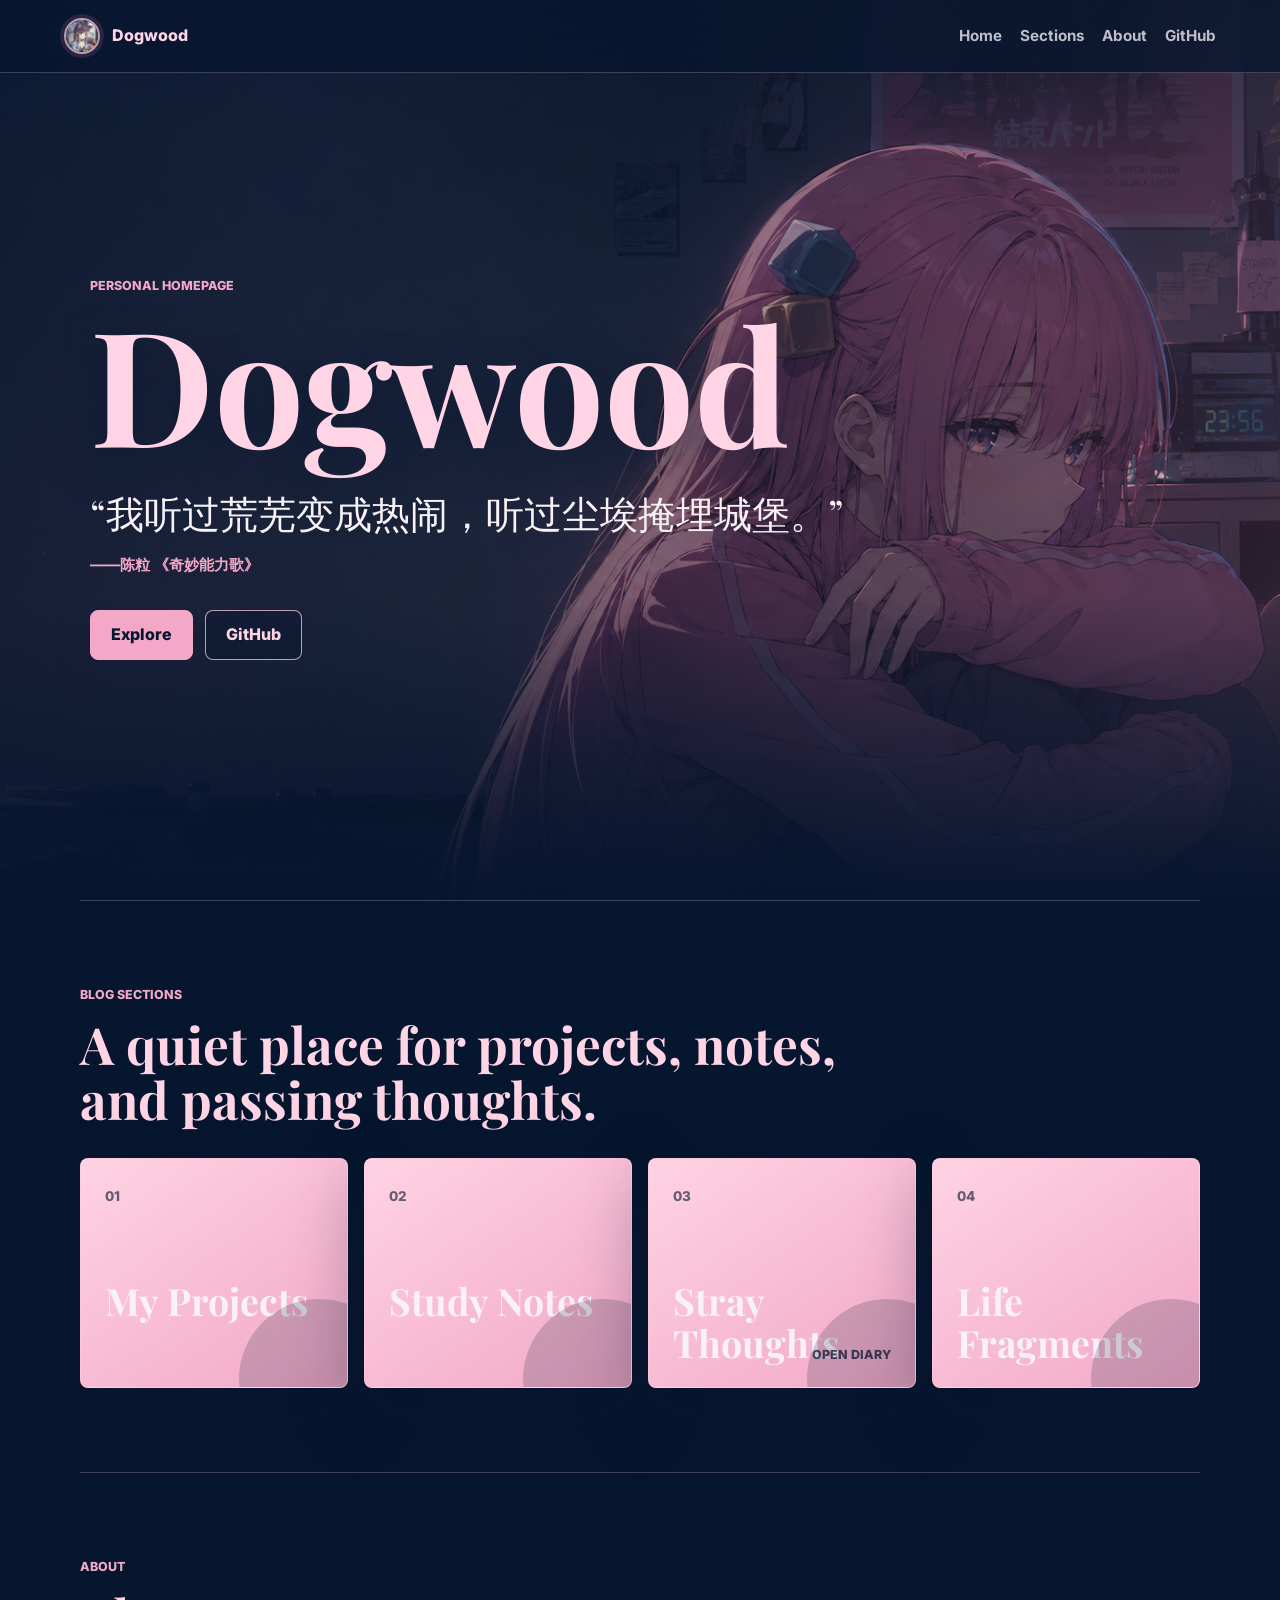
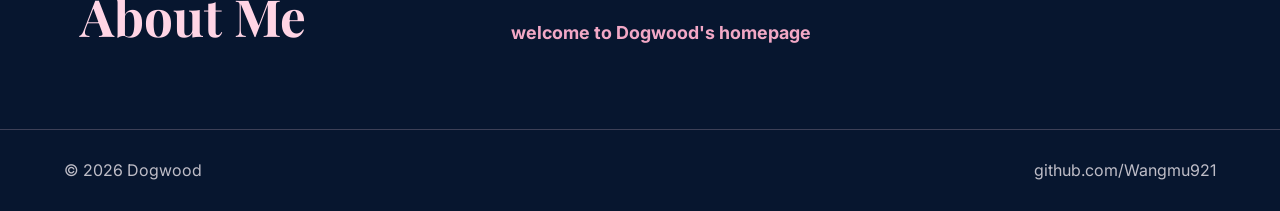
==== index.html @ 4bbe675c "Add stray thoughts diary page" ====
<!DOCTYPE html>
<html lang="en">
<head>
  <meta charset="UTF-8">
  <meta name="viewport" content="width=device-width, initial-scale=1.0">
  <title>Dogwood</title>
  <meta name="description" content="Dogwood's personal homepage and blog entrance.">
  <link rel="preconnect" href="https://fonts.googleapis.com">
  <link rel="preconnect" href="https://fonts.gstatic.com" crossorigin>
  <link href="https://fonts.googleapis.com/css2?family=Playfair+Display:wght@600;700&family=Inter:wght@400;500;700;800&display=swap" rel="stylesheet">
  <link rel="stylesheet" href="styles.css">
</head>
<body>
  <header class="site-header">
    <a class="brand" href="index.html">
      <img class="brand-logo" src="images/logo.jpg" alt="Dogwood logo" width="36" height="36">
      <span>Dogwood</span>
    </a>
    <nav class="nav-links" aria-label="Primary navigation">
      <a href="#home">Home</a>
      <a href="#sections">Sections</a>
      <a href="#about">About</a>
      <a href="https://github.com/Wangmu921" target="_blank" rel="noreferrer">GitHub</a>
    </nav>
  </header>

  <main>
    <section id="home" class="hero">
      <div class="hero-copy">
        <p class="eyebrow">Personal Homepage</p>
        <h1>Dogwood</h1>
        <blockquote>
          “我听过荒芜变成热闹，听过尘埃掩埋城堡。”
          <cite>——陈粒 《奇妙能力歌》</cite>
        </blockquote>
        <div class="hero-actions">
          <a class="button primary" href="#sections">Explore</a>
          <a class="button secondary" href="https://github.com/Wangmu921" target="_blank" rel="noreferrer">GitHub</a>
        </div>
      </div>
    </section>

    <section id="sections" class="section">
      <div class="section-heading">
        <p class="eyebrow">Blog Sections</p>
        <h2>A quiet place for projects, notes, and passing thoughts.</h2>
      </div>
      <div class="section-grid">
        <article class="section-card">
          <span class="card-number">01</span>
          <h3>My Projects</h3>
        </article>
        <article class="section-card">
          <span class="card-number">02</span>
          <h3>Study Notes</h3>
        </article>
        <a class="section-card section-card-link" href="thoughts.html" aria-label="Open Stray Thoughts diary page">
          <span class="card-number">03</span>
          <h3>Stray Thoughts</h3>
          <span class="card-action">Open Diary</span>
        </a>
        <article class="section-card">
          <span class="card-number">04</span>
          <h3>Life Fragments</h3>
        </article>
      </div>
    </section>

    <section id="about" class="section about">
      <div>
        <p class="eyebrow">About</p>
        <h2>About Me</h2>
      </div>
      <p>welcome to Dogwood's homepage</p>
    </section>
  </main>

  <footer class="site-footer">
    <span>© 2026 Dogwood</span>
    <a href="https://github.com/Wangmu921" target="_blank" rel="noreferrer">github.com/Wangmu921</a>
  </footer>
</body>
</html>
---- styles.css ----
:root {
  --navy: #07162f;
  --navy-soft: #10244a;
  --pink: #f2a8c6;
  --pink-bright: #ff6fa8;
  --rose: #ffd5e5;
  --ink: #f8f2f7;
  --muted: rgba(248, 242, 247, 0.76);
  --line: rgba(255, 213, 229, 0.22);
  --shadow: 0 22px 70px rgba(7, 22, 47, 0.36);
}

* {
  box-sizing: border-box;
}

html {
  scroll-behavior: smooth;
}

body {
  margin: 0;
  background: var(--navy);
  color: var(--ink);
  font-family: "Inter", system-ui, -apple-system, BlinkMacSystemFont, "Segoe UI", sans-serif;
  line-height: 1.6;
}

a {
  color: inherit;
  text-decoration: none;
}

.site-header {
  position: fixed;
  top: 0;
  left: 0;
  z-index: 20;
  display: flex;
  align-items: center;
  justify-content: space-between;
  width: 100%;
  gap: 24px;
  padding: 18px clamp(20px, 5vw, 72px);
  background: rgba(7, 22, 47, 0.78);
  border-bottom: 1px solid var(--line);
  backdrop-filter: blur(18px);
}

.brand {
  display: inline-flex;
  align-items: center;
  gap: 12px;
  color: var(--rose);
  font-weight: 800;
}

.brand-logo {
  display: block;
  flex: 0 0 36px;
  width: 36px;
  max-width: 36px;
  height: 36px;
  max-height: 36px;
  object-fit: cover;
  border: 2px solid rgba(255, 213, 229, 0.72);
  border-radius: 50%;
  box-shadow: 0 0 0 4px rgba(255, 111, 168, 0.14);
}

.nav-links {
  display: flex;
  flex-wrap: wrap;
  justify-content: flex-end;
  gap: 18px;
  color: var(--muted);
  font-size: 0.95rem;
  font-weight: 700;
}

.nav-links a:hover {
  color: var(--pink);
}

main {
  overflow: hidden;
}

.hero {
  position: relative;
  display: flex;
  min-height: 100vh;
  align-items: center;
  padding: 120px clamp(20px, 7vw, 96px) 84px;
  background:
    linear-gradient(90deg, rgba(7, 22, 47, 0.88), rgba(7, 22, 47, 0.48) 52%, rgba(242, 168, 198, 0.16)),
    url("images/background.png") center / cover no-repeat;
}

.hero::after {
  position: absolute;
  right: 0;
  bottom: 0;
  left: 0;
  height: 34%;
  content: "";
  background: linear-gradient(180deg, rgba(7, 22, 47, 0), var(--navy));
  pointer-events: none;
}

.hero-copy {
  position: relative;
  z-index: 1;
  width: min(820px, 100%);
}

.eyebrow {
  margin: 0 0 12px;
  color: var(--pink);
  font-size: 0.78rem;
  font-weight: 800;
  letter-spacing: 0;
  text-transform: uppercase;
}

h1,
h2,
h3,
p,
blockquote {
  overflow-wrap: anywhere;
}

h1 {
  margin: 0;
  color: var(--rose);
  font-family: "Playfair Display", Georgia, serif;
  font-size: clamp(4.2rem, 13vw, 10rem);
  line-height: 0.92;
  letter-spacing: 0;
  text-shadow: 0 14px 40px rgba(7, 22, 47, 0.5);
}

h2 {
  max-width: 820px;
  margin: 0;
  color: var(--rose);
  font-family: "Playfair Display", Georgia, serif;
  font-size: clamp(2rem, 4vw, 3.8rem);
  line-height: 1.08;
  letter-spacing: 0;
}

h3 {
  margin: 0;
  color: var(--ink);
  font-family: "Playfair Display", Georgia, serif;
  font-size: clamp(1.65rem, 3vw, 2.35rem);
  line-height: 1.12;
}

blockquote {
  max-width: 760px;
  margin: 30px 0 0;
  color: var(--ink);
  font-family: "Playfair Display", Georgia, serif;
  font-size: clamp(1.35rem, 3vw, 2.35rem);
  line-height: 1.45;
}

cite {
  display: block;
  margin-top: 14px;
  color: var(--pink);
  font-family: "Inter", system-ui, sans-serif;
  font-size: 0.96rem;
  font-style: normal;
  font-weight: 700;
}

.hero-actions {
  display: flex;
  flex-wrap: wrap;
  gap: 12px;
  margin-top: 34px;
}

.button {
  display: inline-flex;
  align-items: center;
  justify-content: center;
  min-height: 46px;
  padding: 11px 20px;
  border: 1px solid rgba(255, 213, 229, 0.72);
  border-radius: 8px;
  font-weight: 800;
}

.button.primary {
  color: var(--navy);
  background: var(--pink);
  border-color: var(--pink);
}

.button.secondary {
  color: var(--rose);
  background: rgba(7, 22, 47, 0.34);
}

.button:hover,
.section-card-link:hover {
  transform: translateY(-2px);
}

.section {
  width: min(1120px, calc(100% - 40px));
  margin: 0 auto;
  padding: 84px 0;
  border-top: 1px solid var(--line);
}

.section-heading {
  margin-bottom: 30px;
}

.section-grid {
  display: grid;
  grid-template-columns: repeat(4, minmax(0, 1fr));
  gap: 16px;
}

.section-card {
  position: relative;
  display: block;
  min-height: 230px;
  overflow: hidden;
  padding: 24px;
  background:
    linear-gradient(145deg, rgba(255, 213, 229, 0.95), rgba(242, 168, 198, 0.82)),
    var(--pink);
  border: 1px solid rgba(255, 213, 229, 0.62);
  border-radius: 8px;
  box-shadow: var(--shadow);
  transition: transform 160ms ease, border-color 160ms ease;
}

.section-card::after {
  position: absolute;
  right: -52px;
  bottom: -72px;
  width: 160px;
  height: 160px;
  content: "";
  background: rgba(7, 22, 47, 0.18);
  border-radius: 50%;
}

.section-card-link {
  cursor: pointer;
}

.section-card-link:hover {
  border-color: rgba(255, 255, 255, 0.9);
}

.card-number {
  display: inline-flex;
  margin-bottom: 72px;
  color: rgba(7, 22, 47, 0.62);
  font-size: 0.84rem;
  font-weight: 800;
}

.card-action {
  position: absolute;
  right: 24px;
  bottom: 22px;
  z-index: 1;
  color: rgba(7, 22, 47, 0.74);
  font-size: 0.78rem;
  font-weight: 800;
  text-transform: uppercase;
}

.about {
  display: grid;
  grid-template-columns: 0.58fr 1fr;
  gap: 32px;
  align-items: end;
}

.about p:last-child {
  margin: 0;
  color: var(--pink);
  font-size: clamp(1rem, 1.4vw, 1.2rem);
  font-weight: 700;
  line-height: 1.25;
  white-space: nowrap;
}

.site-footer {
  display: flex;
  justify-content: space-between;
  gap: 18px;
  padding: 28px clamp(20px, 5vw, 72px);
  color: var(--muted);
  border-top: 1px solid var(--line);
}

.site-footer a:hover {
  color: var(--pink);
}

.subpage {
  width: min(980px, calc(100% - 40px));
  margin: 0 auto;
  padding-top: 120px;
}

.diary-hero {
  padding: 72px 0 48px;
}

.diary-hero h1 {
  font-size: clamp(3.2rem, 9vw, 7rem);
}

.page-intro {
  max-width: 680px;
  margin: 24px 0 0;
  color: var(--muted);
  font-size: 1.05rem;
}

.diary-list {
  padding: 28px 0 96px;
}

.diary-entry {
  padding: 28px;
  background: rgba(255, 213, 229, 0.1);
  border: 1px solid var(--line);
  border-radius: 8px;
}

.diary-entry h2 {
  font-size: clamp(1.8rem, 4vw, 3rem);
}

.entry-date {
  margin: 0 0 12px;
  color: var(--pink);
  font-size: 0.84rem;
  font-weight: 800;
  text-transform: uppercase;
}

.placeholder-entry p:last-child {
  max-width: 560px;
  color: var(--muted);
}

@media (max-width: 920px) {
  .section-grid {
    grid-template-columns: repeat(2, minmax(0, 1fr));
  }
}

@media (max-width: 680px) {
  .site-header,
  .site-footer {
    align-items: flex-start;
    flex-direction: column;
  }

  .nav-links {
    justify-content: flex-start;
  }

  .hero {
    min-height: 92vh;
    padding-top: 150px;
  }

  .section-grid,
  .about {
    grid-template-columns: 1fr;
  }

  .section-card {
    min-height: 160px;
  }

  .card-number {
    margin-bottom: 42px;
  }

  .about p:last-child {
    white-space: normal;
  }
}
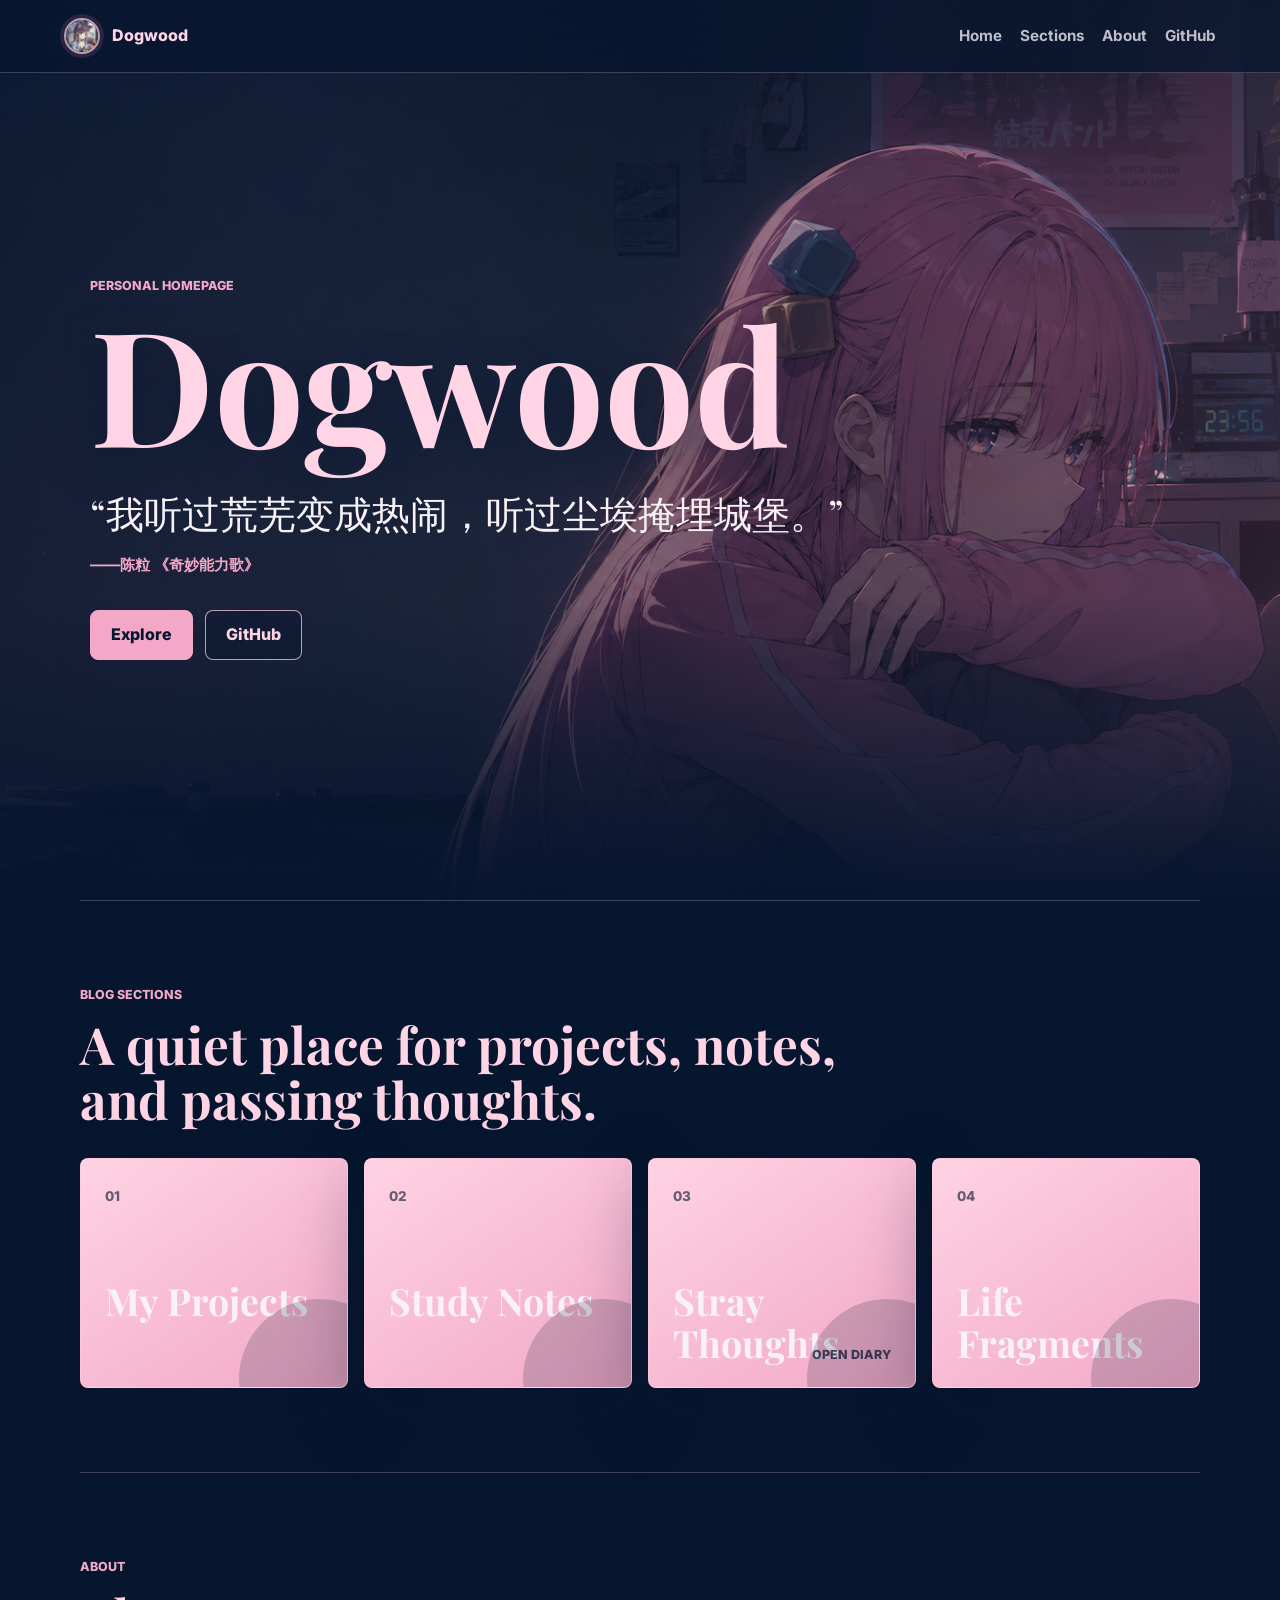
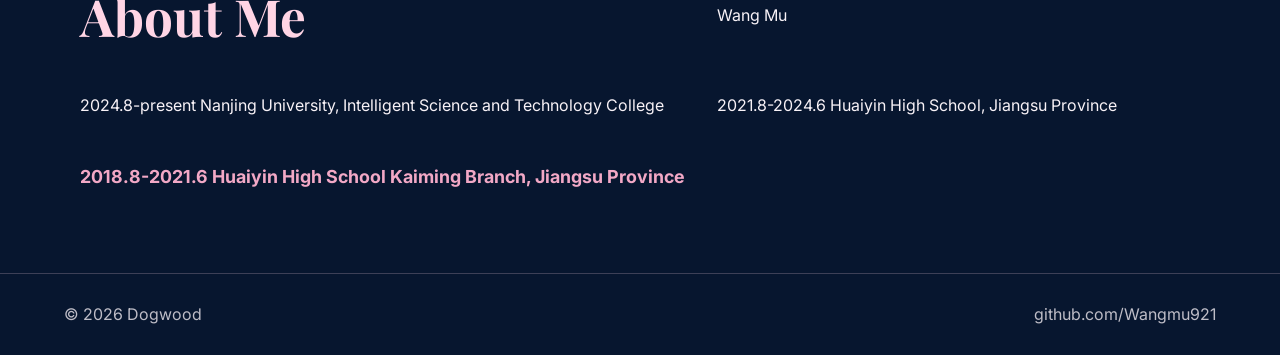
==== commit 339cd7af: "add about me" ====
--- a/index.html
+++ b/index.html
@@ -71,7 +71,10 @@
         <p class="eyebrow">About</p>
         <h2>About Me</h2>
       </div>
-      <p>welcome to Dogwood's homepage</p>
+      <p>Wang Mu</p>
+      <p>2024.8-present  Nanjing University, Intelligent Science and Technology College</p>
+      <p>2021.8-2024.6  Huaiyin High School, Jiangsu Province</p>
+      <p>2018.8-2021.6  Huaiyin High School Kaiming Branch, Jiangsu Province</p>
     </section>
   </main>
 
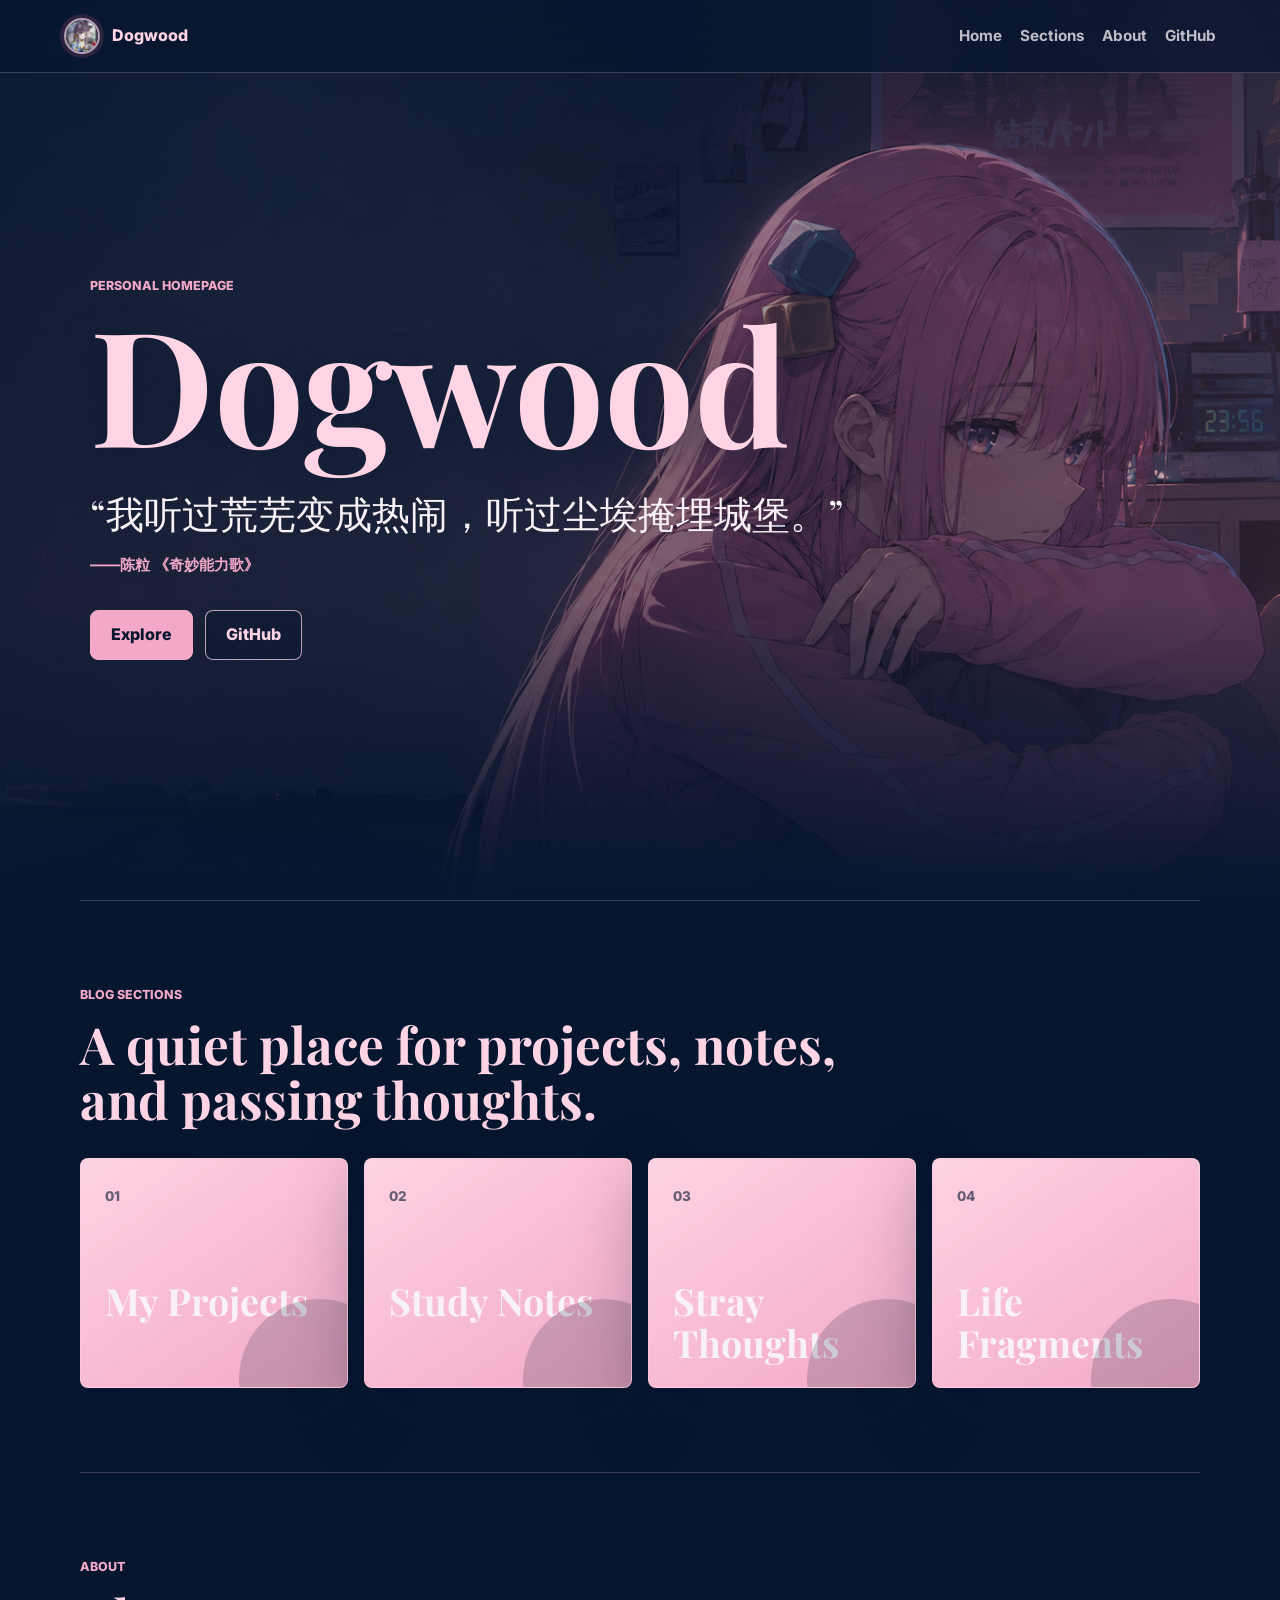
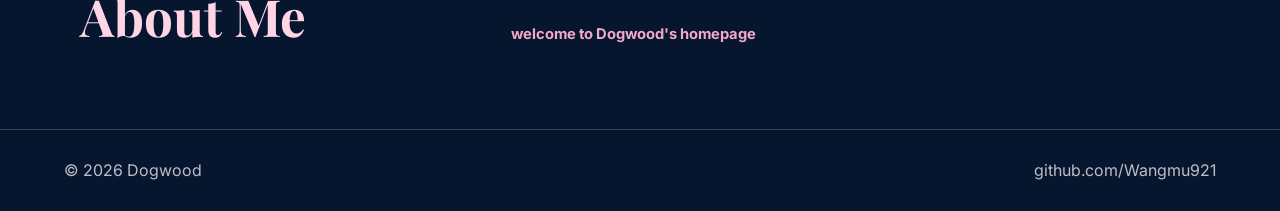
==== commit 108b5723: "Update diary section" ====
--- a/index.html
+++ b/index.html
@@ -57,7 +57,6 @@
         <a class="section-card section-card-link" href="thoughts.html" aria-label="Open Stray Thoughts diary page">
           <span class="card-number">03</span>
           <h3>Stray Thoughts</h3>
-          <span class="card-action">Open Diary</span>
         </a>
         <article class="section-card">
           <span class="card-number">04</span>
@@ -71,10 +70,7 @@
         <p class="eyebrow">About</p>
         <h2>About Me</h2>
       </div>
-      <p>Wang Mu</p>
-      <p>2024.8-present  Nanjing University, Intelligent Science and Technology College</p>
-      <p>2021.8-2024.6  Huaiyin High School, Jiangsu Province</p>
-      <p>2018.8-2021.6  Huaiyin High School Kaiming Branch, Jiangsu Province</p>
+      <p>welcome to Dogwood's homepage</p>
     </section>
   </main>
 
--- a/styles.css
+++ b/styles.css
@@ -292,9 +292,9 @@
 .about p:last-child {
   margin: 0;
   color: var(--pink);
-  font-size: clamp(1rem, 1.4vw, 1.2rem);
+  font-size: clamp(0.92rem, 1.1vw, 1.05rem);
   font-weight: 700;
-  line-height: 1.25;
+  line-height: 1.35;
   white-space: nowrap;
 }
 
@@ -312,52 +312,52 @@
 }
 
 .subpage {
-  width: min(980px, calc(100% - 40px));
+  width: min(1120px, calc(100% - 40px));
   margin: 0 auto;
   padding-top: 120px;
 }
 
-.diary-hero {
-  padding: 72px 0 48px;
-}
-
-.diary-hero h1 {
-  font-size: clamp(3.2rem, 9vw, 7rem);
-}
-
-.page-intro {
-  max-width: 680px;
-  margin: 24px 0 0;
+.diary-page {
+  display: grid;
+  grid-template-columns: minmax(260px, 0.42fr) 1fr;
+  gap: clamp(28px, 7vw, 96px);
+  min-height: calc(100vh - 120px);
+  padding: 64px 0 96px;
+  align-items: start;
+}
+
+.diary-heading {
+  position: sticky;
+  top: 112px;
+  justify-self: start;
+  text-align: left;
+}
+
+.diary-heading h1 {
+  max-width: 360px;
+  font-size: clamp(3rem, 7vw, 5.6rem);
+}
+
+.diary-links {
+  display: flex;
+  flex-direction: column;
+  align-items: flex-start;
+  gap: 14px;
+  padding-top: 18px;
+}
+
+.diary-links a {
+  display: inline-flex;
   color: var(--muted);
-  font-size: 1.05rem;
-}
-
-.diary-list {
-  padding: 28px 0 96px;
-}
-
-.diary-entry {
-  padding: 28px;
-  background: rgba(255, 213, 229, 0.1);
-  border: 1px solid var(--line);
-  border-radius: 8px;
-}
-
-.diary-entry h2 {
-  font-size: clamp(1.8rem, 4vw, 3rem);
-}
-
-.entry-date {
-  margin: 0 0 12px;
-  color: var(--pink);
-  font-size: 0.84rem;
-  font-weight: 800;
-  text-transform: uppercase;
-}
-
-.placeholder-entry p:last-child {
-  max-width: 560px;
-  color: var(--muted);
+  font-size: 0.96rem;
+  font-weight: 700;
+  text-decoration: underline;
+  text-decoration-color: rgba(242, 168, 198, 0.5);
+  text-underline-offset: 5px;
+}
+
+.diary-links a:hover {
+  color: var(--pink);
 }
 
 @media (max-width: 920px) {
@@ -383,8 +383,13 @@
   }
 
   .section-grid,
-  .about {
+  .about,
+  .diary-page {
     grid-template-columns: 1fr;
+  }
+
+  .diary-heading {
+    position: static;
   }
 
   .section-card {
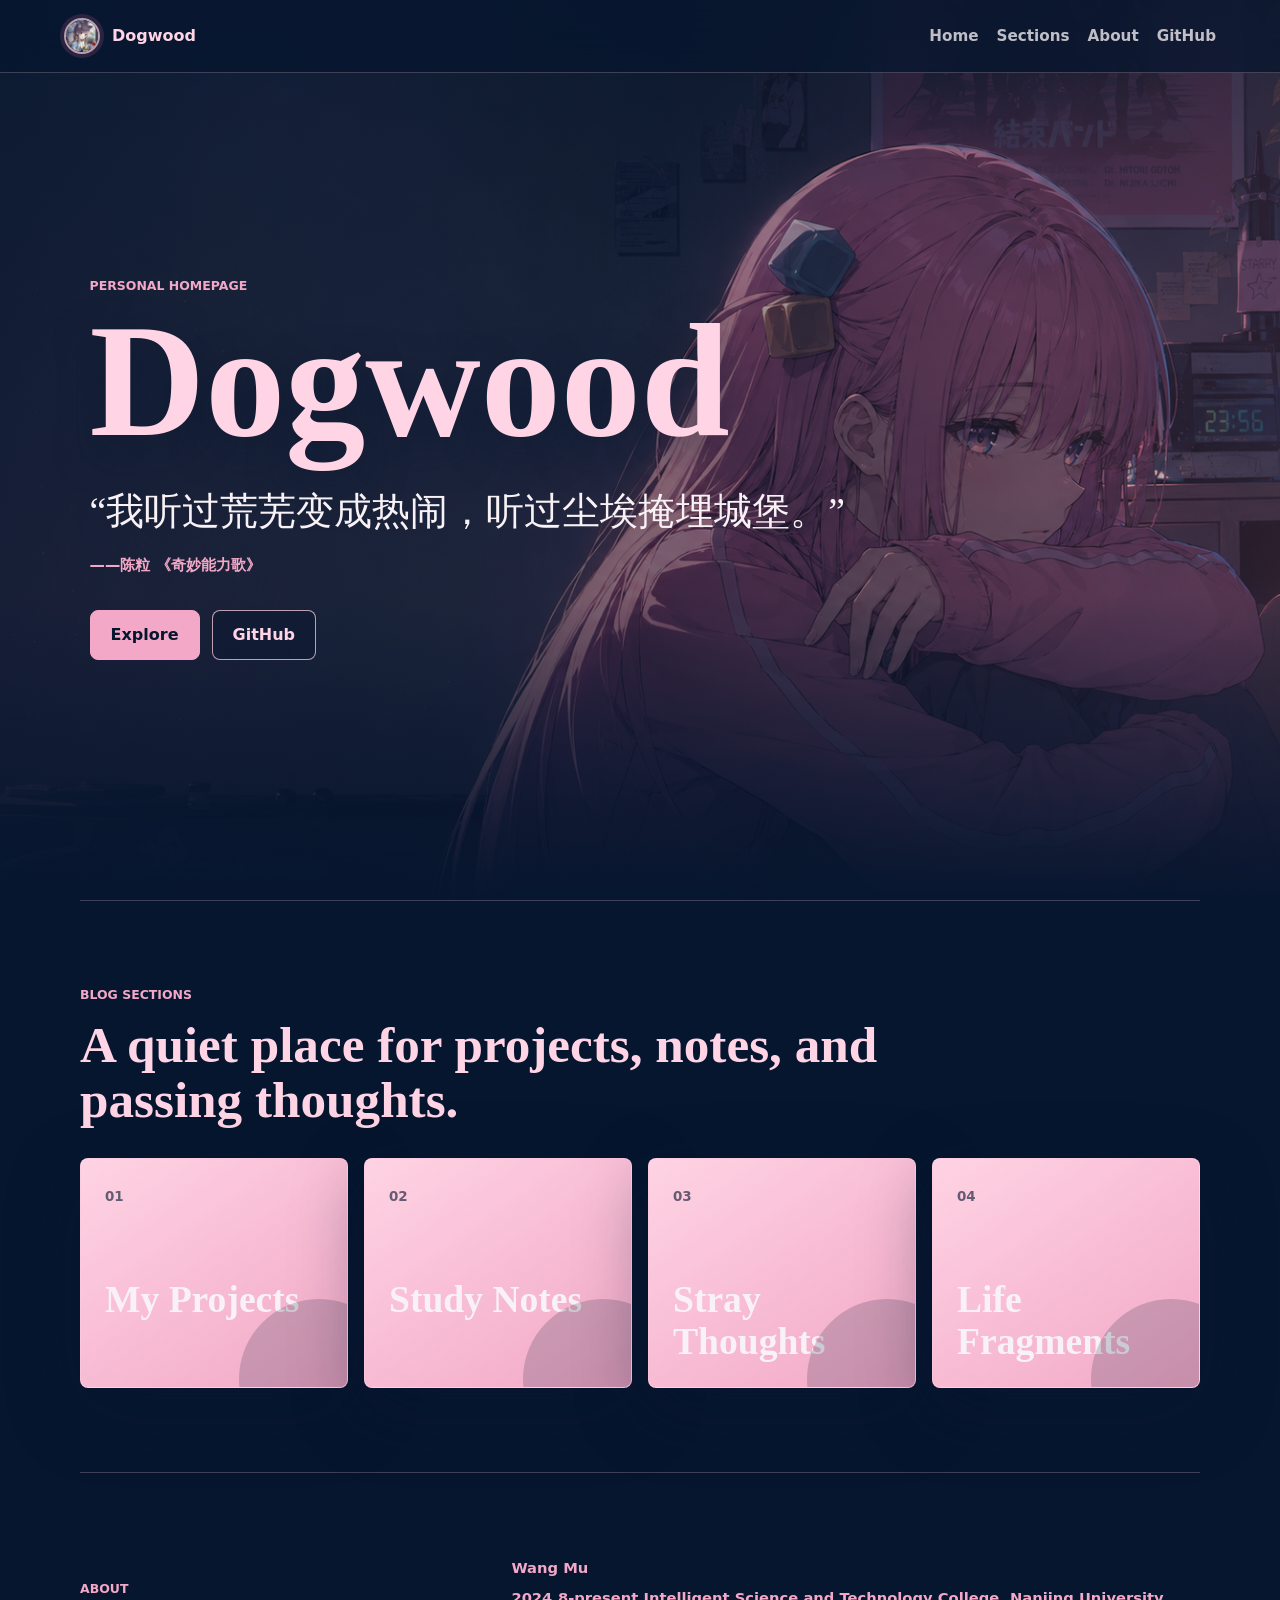
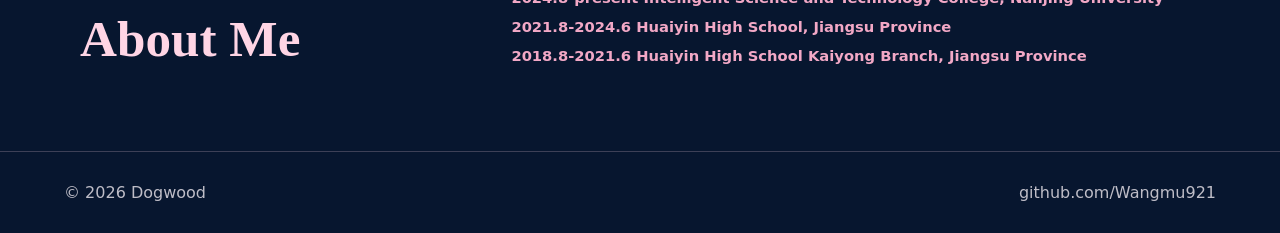
==== commit 92de184a: "Update about and diary layout" ====
--- a/index.html
+++ b/index.html
@@ -5,9 +5,6 @@
   <meta name="viewport" content="width=device-width, initial-scale=1.0">
   <title>Dogwood</title>
   <meta name="description" content="Dogwood's personal homepage and blog entrance.">
-  <link rel="preconnect" href="https://fonts.googleapis.com">
-  <link rel="preconnect" href="https://fonts.gstatic.com" crossorigin>
-  <link href="https://fonts.googleapis.com/css2?family=Playfair+Display:wght@600;700&family=Inter:wght@400;500;700;800&display=swap" rel="stylesheet">
   <link rel="stylesheet" href="styles.css">
 </head>
 <body>
@@ -70,7 +67,12 @@
         <p class="eyebrow">About</p>
         <h2>About Me</h2>
       </div>
-      <p>welcome to Dogwood's homepage</p>
+      <div class="about-lines">
+        <p>Wang Mu</p>
+        <p>2024.8-present Intelligent Science and Technology College, Nanjing University</p>
+        <p>2021.8-2024.6 Huaiyin High School, Jiangsu Province</p>
+        <p>2018.8-2021.6 Huaiyin High School Kaiyong Branch, Jiangsu Province</p>
+      </div>
     </section>
   </main>
 
--- a/styles.css
+++ b/styles.css
@@ -22,7 +22,7 @@
   margin: 0;
   background: var(--navy);
   color: var(--ink);
-  font-family: "Inter", system-ui, -apple-system, BlinkMacSystemFont, "Segoe UI", sans-serif;
+  font-family: system-ui, -apple-system, BlinkMacSystemFont, "Segoe UI", sans-serif;
   line-height: 1.6;
 }
 
@@ -134,7 +134,7 @@
 h1 {
   margin: 0;
   color: var(--rose);
-  font-family: "Playfair Display", Georgia, serif;
+  font-family: Georgia, "Times New Roman", serif;
   font-size: clamp(4.2rem, 13vw, 10rem);
   line-height: 0.92;
   letter-spacing: 0;
@@ -145,7 +145,7 @@
   max-width: 820px;
   margin: 0;
   color: var(--rose);
-  font-family: "Playfair Display", Georgia, serif;
+  font-family: Georgia, "Times New Roman", serif;
   font-size: clamp(2rem, 4vw, 3.8rem);
   line-height: 1.08;
   letter-spacing: 0;
@@ -154,7 +154,7 @@
 h3 {
   margin: 0;
   color: var(--ink);
-  font-family: "Playfair Display", Georgia, serif;
+  font-family: Georgia, "Times New Roman", serif;
   font-size: clamp(1.65rem, 3vw, 2.35rem);
   line-height: 1.12;
 }
@@ -163,7 +163,7 @@
   max-width: 760px;
   margin: 30px 0 0;
   color: var(--ink);
-  font-family: "Playfair Display", Georgia, serif;
+  font-family: Georgia, "Times New Roman", serif;
   font-size: clamp(1.35rem, 3vw, 2.35rem);
   line-height: 1.45;
 }
@@ -172,7 +172,7 @@
   display: block;
   margin-top: 14px;
   color: var(--pink);
-  font-family: "Inter", system-ui, sans-serif;
+  font-family: system-ui, -apple-system, BlinkMacSystemFont, "Segoe UI", sans-serif;
   font-size: 0.96rem;
   font-style: normal;
   font-weight: 700;
@@ -289,13 +289,17 @@
   align-items: end;
 }
 
-.about p:last-child {
-  margin: 0;
-  color: var(--pink);
-  font-size: clamp(0.92rem, 1.1vw, 1.05rem);
+.about-lines {
+  display: grid;
+  gap: 8px;
+}
+
+.about-lines p {
+  margin: 0;
+  color: var(--pink);
+  font-size: clamp(0.92rem, 1vw, 1.02rem);
   font-weight: 700;
-  line-height: 1.35;
-  white-space: nowrap;
+  line-height: 1.45;
 }
 
 .site-footer {
@@ -318,23 +322,17 @@
 }
 
 .diary-page {
-  display: grid;
-  grid-template-columns: minmax(260px, 0.42fr) 1fr;
-  gap: clamp(28px, 7vw, 96px);
+  display: block;
   min-height: calc(100vh - 120px);
   padding: 64px 0 96px;
-  align-items: start;
 }
 
 .diary-heading {
-  position: sticky;
-  top: 112px;
-  justify-self: start;
   text-align: left;
 }
 
 .diary-heading h1 {
-  max-width: 360px;
+  max-width: none;
   font-size: clamp(3rem, 7vw, 5.6rem);
 }
 
@@ -383,13 +381,8 @@
   }
 
   .section-grid,
-  .about,
-  .diary-page {
+  .about {
     grid-template-columns: 1fr;
-  }
-
-  .diary-heading {
-    position: static;
   }
 
   .section-card {
@@ -400,7 +393,4 @@
     margin-bottom: 42px;
   }
 
-  .about p:last-child {
-    white-space: normal;
-  }
-}
+}
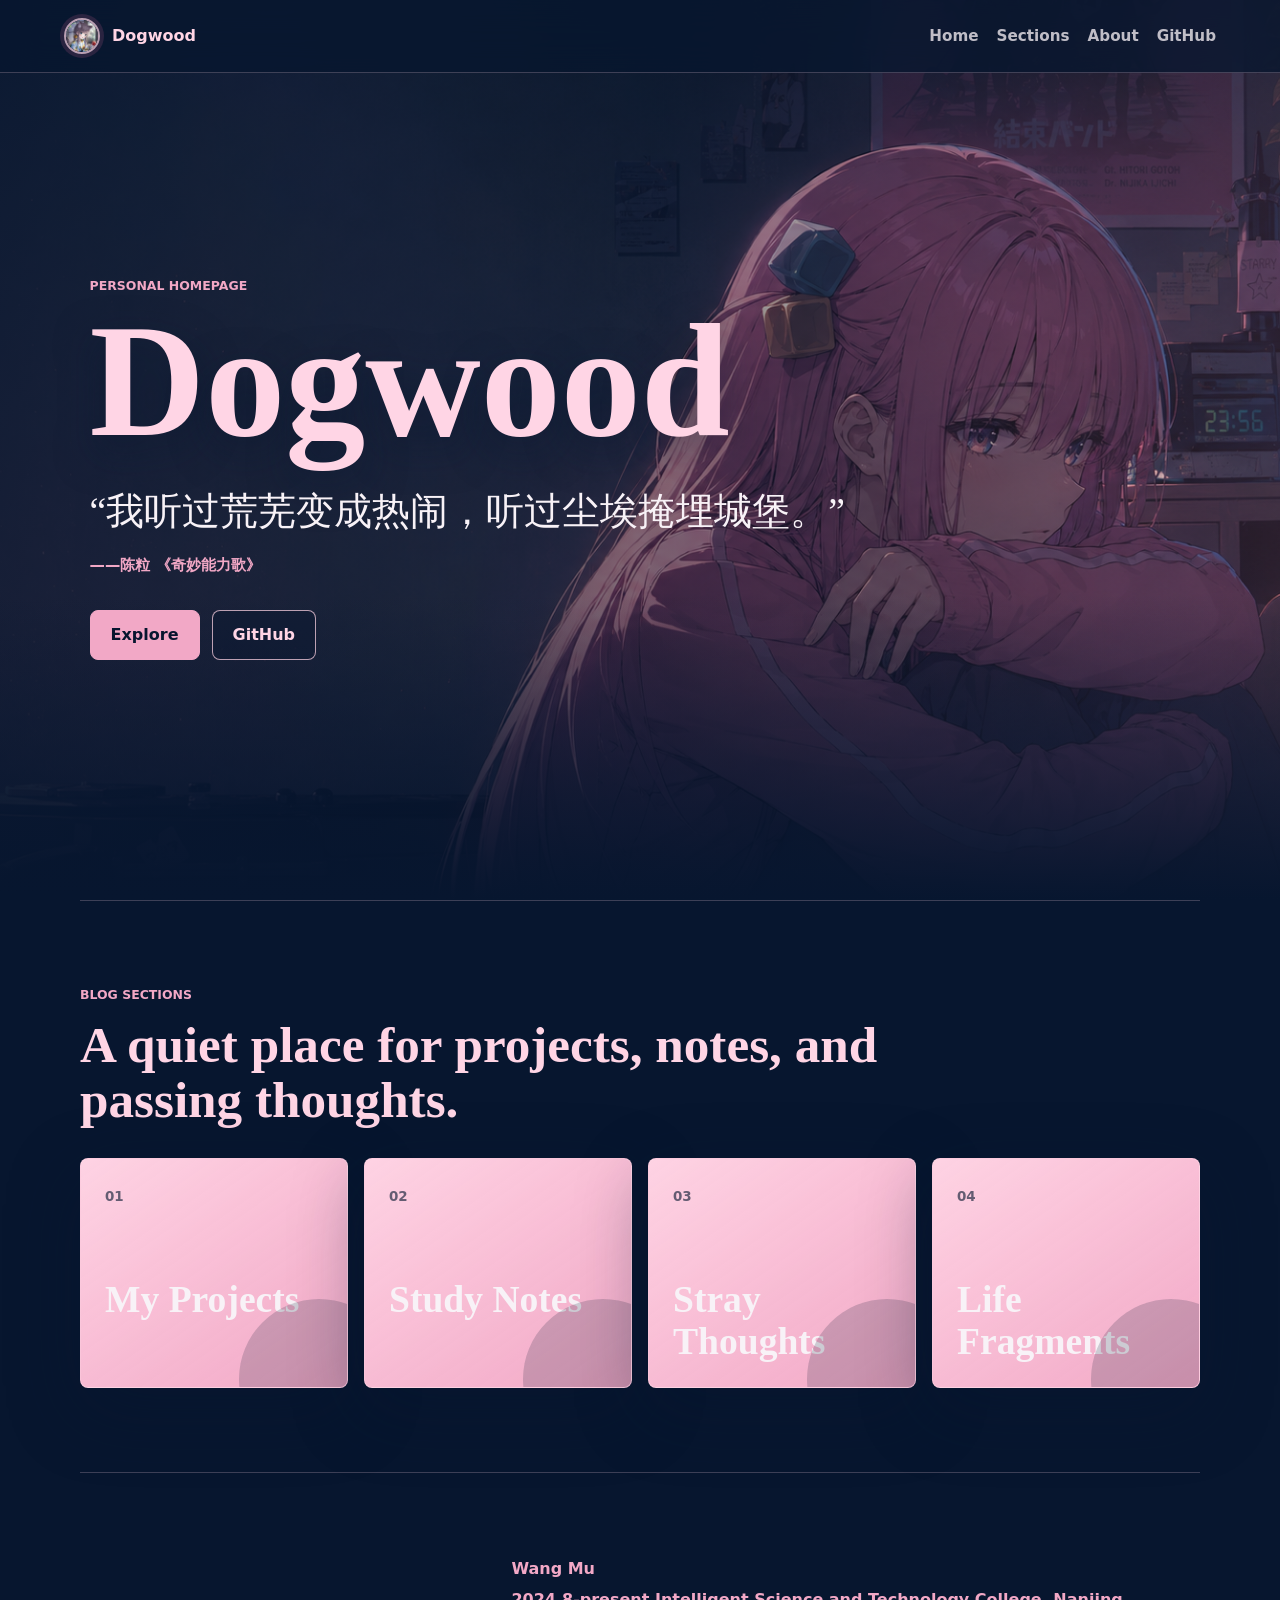
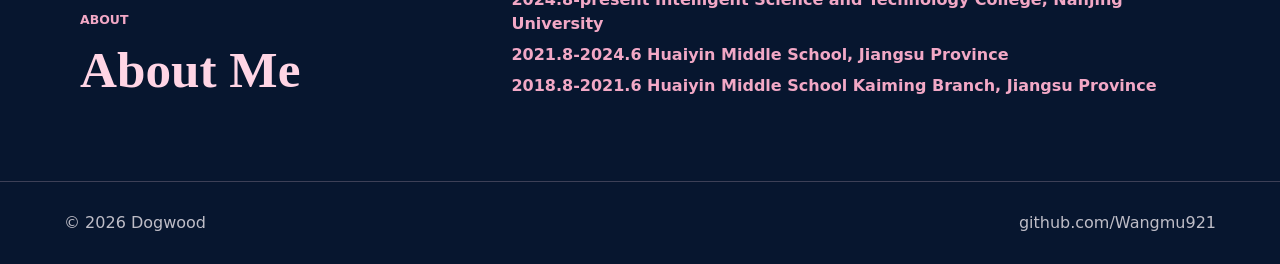
==== commit 14950802: "change about me" ====
--- a/index.html
+++ b/index.html
@@ -70,8 +70,8 @@
       <div class="about-lines">
         <p>Wang Mu</p>
         <p>2024.8-present Intelligent Science and Technology College, Nanjing University</p>
-        <p>2021.8-2024.6 Huaiyin High School, Jiangsu Province</p>
-        <p>2018.8-2021.6 Huaiyin High School Kaiyong Branch, Jiangsu Province</p>
+        <p>2021.8-2024.6 Huaiyin Middle School, Jiangsu Province</p>
+        <p>2018.8-2021.6 Huaiyin Middle School Kaiming Branch, Jiangsu Province</p>
       </div>
     </section>
   </main>
--- a/styles.css
+++ b/styles.css
@@ -297,8 +297,9 @@
 .about-lines p {
   margin: 0;
   color: var(--pink);
-  font-size: clamp(0.92rem, 1vw, 1.02rem);
-  font-weight: 700;
+  font-family: system-ui, -apple-system, BlinkMacSystemFont, "Segoe UI", sans-serif;
+  font-size: 1rem;
+  font-weight: 600;
   line-height: 1.45;
 }
 
@@ -318,22 +319,28 @@
 .subpage {
   width: min(1120px, calc(100% - 40px));
   margin: 0 auto;
-  padding-top: 120px;
+  padding-top: 96px;
 }
 
 .diary-page {
   display: block;
   min-height: calc(100vh - 120px);
-  padding: 64px 0 96px;
+  padding: 28px 0 96px;
 }
 
 .diary-heading {
   text-align: left;
 }
 
+.diary-heading .eyebrow {
+  margin-bottom: 6px;
+  font-size: 0.72rem;
+}
+
 .diary-heading h1 {
   max-width: none;
-  font-size: clamp(3rem, 7vw, 5.6rem);
+  font-size: clamp(2rem, 4vw, 3.2rem);
+  line-height: 1;
 }
 
 .diary-links {
@@ -341,7 +348,7 @@
   flex-direction: column;
   align-items: flex-start;
   gap: 14px;
-  padding-top: 18px;
+  padding-top: 24px;
 }
 
 .diary-links a {
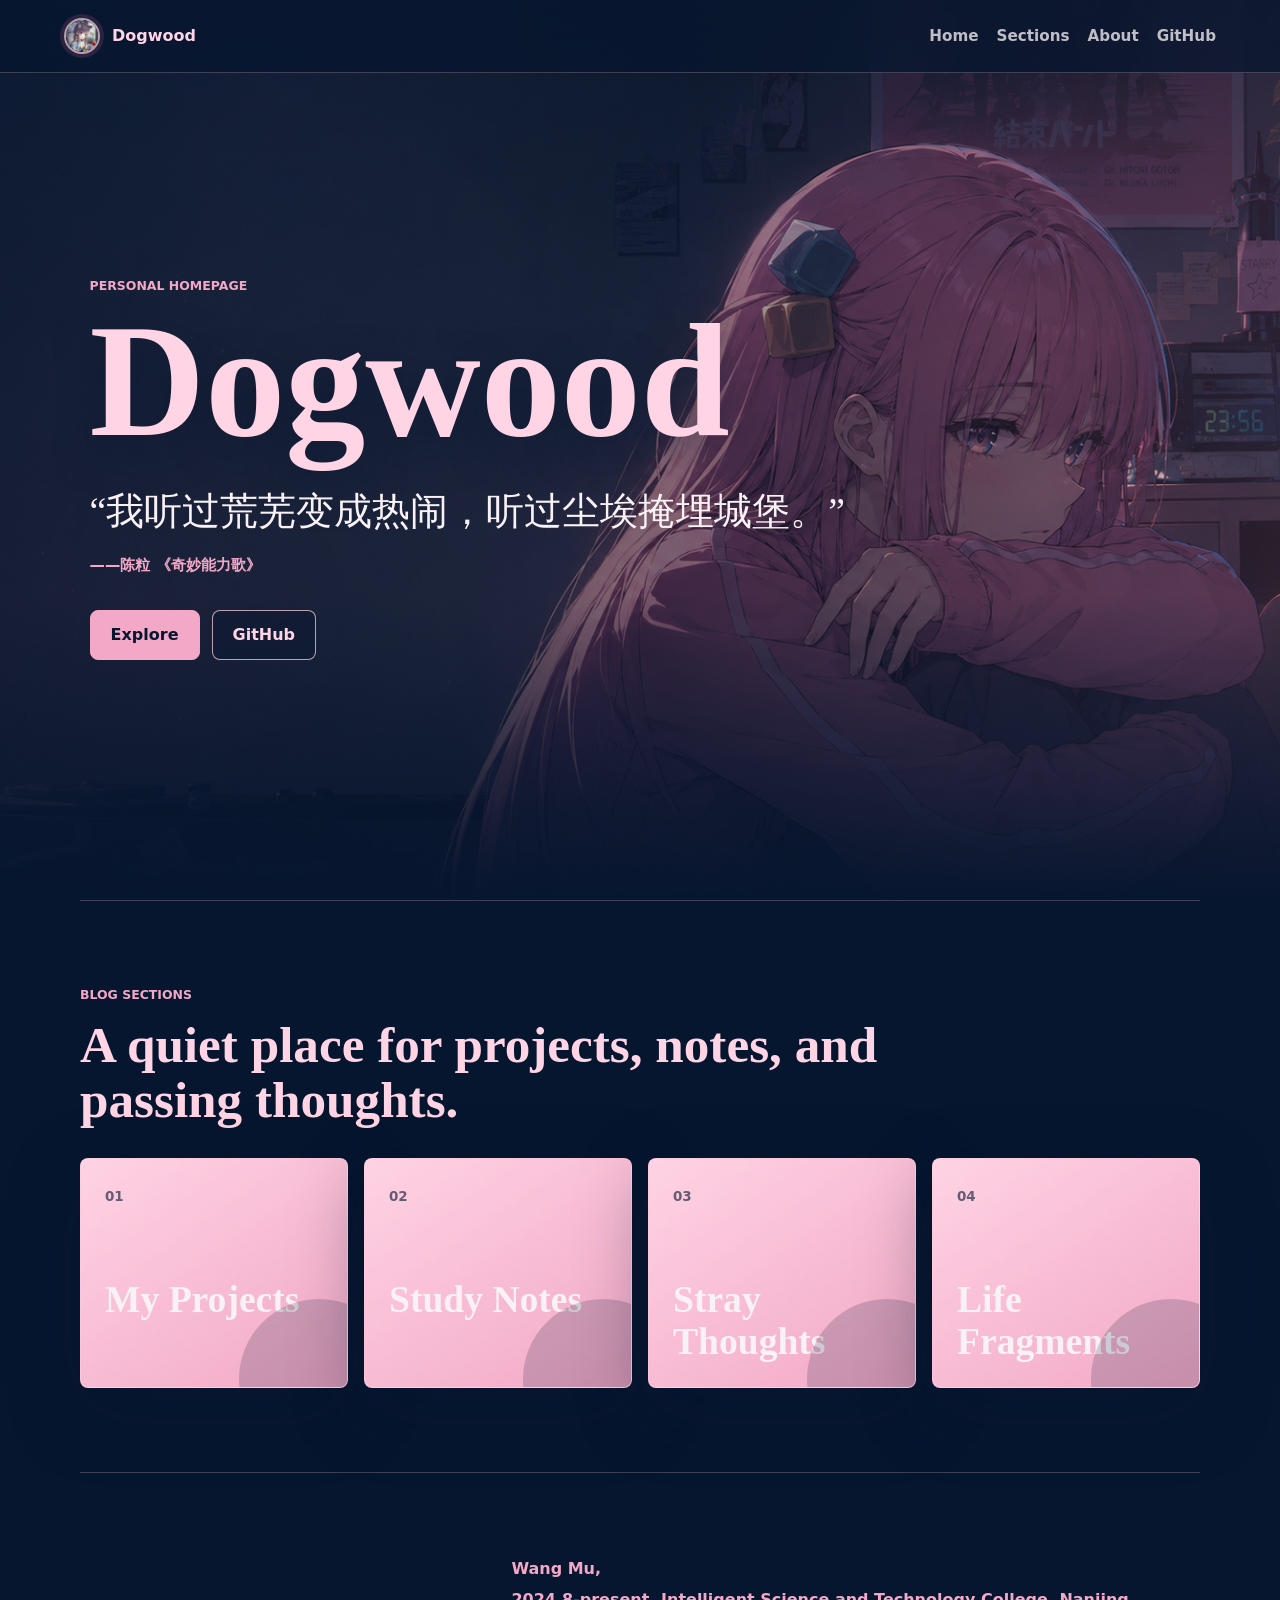
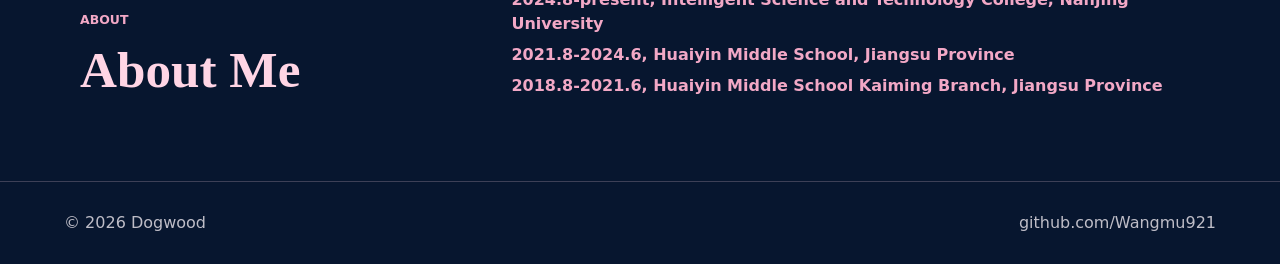
==== commit ddd475cc: "little change" ====
--- a/index.html
+++ b/index.html
@@ -68,10 +68,10 @@
         <h2>About Me</h2>
       </div>
       <div class="about-lines">
-        <p>Wang Mu</p>
-        <p>2024.8-present Intelligent Science and Technology College, Nanjing University</p>
-        <p>2021.8-2024.6 Huaiyin Middle School, Jiangsu Province</p>
-        <p>2018.8-2021.6 Huaiyin Middle School Kaiming Branch, Jiangsu Province</p>
+        <p class="about-line">Wang Mu,</p>
+        <p class="about-line">2024.8-present, Intelligent Science and Technology College, Nanjing University</p>
+        <p class="about-line">2021.8-2024.6, Huaiyin Middle School, Jiangsu Province</p>
+        <p class="about-line">2018.8-2021.6, Huaiyin Middle School Kaiming Branch, Jiangsu Province</p>
       </div>
     </section>
   </main>
--- a/styles.css
+++ b/styles.css
@@ -294,9 +294,9 @@
   gap: 8px;
 }
 
-.about-lines p {
+.about .about-lines .about-line {
   margin: 0;
-  color: var(--pink);
+  color: var(--pink) !important;
   font-family: system-ui, -apple-system, BlinkMacSystemFont, "Segoe UI", sans-serif;
   font-size: 1rem;
   font-weight: 600;
